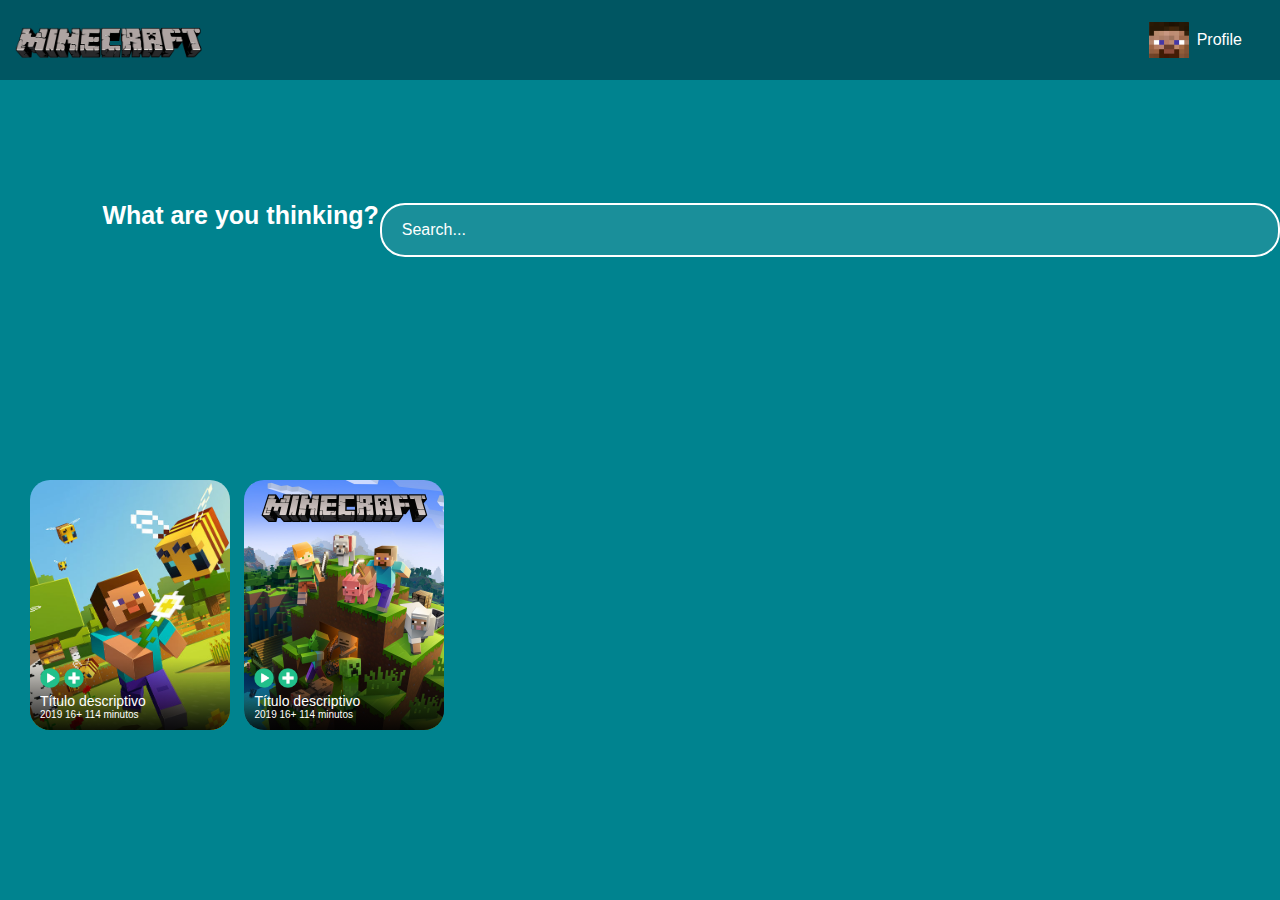
==== index.html @ 60473887 "first commit" ====
<!DOCTYPE html>
<html lang="en">
<head>
  <meta charset="UTF-8">
  <meta name="viewport" content="width=device-width, initial-scale=1.0">
  <meta http-equiv="X-UA-Compatible" content="ie=edge">
  <link rel="stylesheet" href="css/css.css">
  <title>Minecraft News</title>
</head>
<body>
  <header class="header">
    <img class="header__img" src="images/hiclipart.com.png" alt="Platzi Video">
    <div class="header__menu">
      <div class="header__menu--profile">
        <img src="images/userSteve.png" alt="User">
        <p>Profile</p>
      </div>
      <ul>
        <li><a href="/">Acount</a></li>
        <li><a href="/">Logout</a></li>
      </ul>
    </div>
  </header>

  <section class="main">
    <h2 class="main__title">What are you thinking? &nbsp;</h2>
    <input class="input" type="text" placeholder="Search...">
  </section>

  <section class="carousel">
    <div class="carousel__container">
      <div class="carousel-item">
        <img class="carousel-item__img" src="images/1.jpg" alt="People">
        <div class="carousel-item__details">
          <div>
            <img class="carousel-item__details_icons" src="images/icons/play-icon.png" alt="Play">
            <img class="carousel-item__details_icons" src="images/icons/plus-icon.png" alt="Plus">
          </div>
          <p class="carousel-item__details--title">Título descriptivo</p>
          <p class="carousel-item__details--subtitle">2019 16+ 114 minutos</p>
        </div>
      </div>

      <div class="carousel-item">
        <img class="carousel-item__img" src="images/2.jpg" alt="People">
        <div class="carousel-item__details">
          <div>
            <img class="carousel-item__details_icons" src="images/icons/play-icon.png" alt="Play">
            <img class="carousel-item__details_icons" src="images/icons/plus-icon.png" alt="Plus">
          </div>
          <p class="carousel-item__details--title">Título descriptivo</p>
          <p class="carousel-item__details--subtitle">2019 16+ 114 minutos</p>
      </div>
      <div class="carousel-item">
        <img class="carousel-item__img" src="images/3.jpg" alt="People">
        <div class="carousel-item__details">
          <div>
            <img class="carousel-item__details_icons" src="images/icons/play-icon.png" alt="Play">
            <img class="carousel-item__details_icons" src="images/icons/plus-icon.png" alt="Plus">
          </div>
          <p class="carousel-item__details--title">Título descriptivo</p>
          <p class="carousel-item__details--subtitle">2019 16+ 114 minutos</p>
      </div>
    </div>
    <div class="carousel-item">
      <img class="carousel-item__img" src="images/4.jpg" alt="People">
      <div class="carousel-item__details">
        <div>
          <img class="carousel-item__details_icons" src="images/icons/play-icon.png" alt="Play">
          <img class="carousel-item__details_icons" src="images/icons/plus-icon.png" alt="Plus">
        </div>
        <p class="carousel-item__details--title">Título descriptivo</p>
        <p class="carousel-item__details--subtitle">2019 16+ 114 minutos</p>
    </div>
  </div>
  <div class="carousel-item">
    <img class="carousel-item__img" src="images/5.jpg" alt="People">
    <div class="carousel-item__details">
      <div>
        <img class="carousel-item__details_icons" src="images/icons/play-icon.png" alt="Play">
        <img class="carousel-item__details_icons" src="images/icons/plus-icon.png" alt="Plus">
      </div>
      <p class="carousel-item__details--title">Título descriptivo</p>
      <p class="carousel-item__details--subtitle">2019 16+ 114 minutos</p>
  </div>
</div>

    </div>
  </section>
  </section>
</body>
</html>
---- css/css.css ----
body{
  margin: 0px;
  font-family: 'Muli', sans-serif;
  background-color: #00838f;
}
.header {
  background-color: #005662;
  width: 100%;
  height: 80px;
  display: flex;
  justify-content: space-between;
  align-items: center;
}
.header__img {
  width: 200px;
  margin-top: 10px;
  margin-left: 10px;
}
.header__menu {
  margin-right: 30px;
}
.header__menu ul {
  display: none;
  list-style: none;
  padding: 0px;
  position: absolute;
  width: 100px;
  text-align: right;
  margin: 0px 0px 0px -14px;
}
.header__menu:hover ul, ul:hover {
  display: block;
}
.header__menu li {
  margin: 10px 0px;
}
.header__menu li a {
  color: white;
  text-decoration: none;    
}
.header__menu li a:hover {
  text-decoration: underline;        
}
.header__menu--profile {
  margin-right: 8px;
  display: flex;
  align-items: center;
  cursor: pointer;
}
.header__menu--profile img {
  margin-right: 8px;
  width: 40px;
}
.header__menu--profile p {
  margin: 0px;
  color: white;
}
/*Buscador*/
.main {
  height: 300px;
  display: flex;
  align-items: center;
}
.main__title {
  color: white;
  font-size: 25px;
  margin-left: 8%;
}
.input {
  background-color: rgba(255, 255, 255, 0.1);
  border: 2px solid white;
  border-radius: 25px;
  color: white;
  font-family: 'Muli', sans-serif;
  font-size: 16px;
  height: 50px;
  padding: 0px 20px;
  width: 70%;
  outline: none;
}
::placeholder {
  color: white;
}
/*Carousel*/
.carousel {
  width: 100%;
  overflow: scroll;
  padding: 30px;
  position: relative;
}
.carousel__container {
  white-space: nowrap;
  margin: 70px 0px;
  padding-bottom: 10px; 
}
.carousel-item {
  background-color: palevioletred;
  width: 200px;
  height: 250px;
  border-radius: 20px;
  overflow: hidden;
  margin-right: 10px;
  display: inline-block;
  cursor: pointer;
  transition: 450ms all;
  transform-origin: center left;
  position: relative;
}
.carousel-item:hover ~ .carousel-item {
  transform: translate3d(100px, 0, 0);
}
.carousel__container:hover .carousel-item {
  opacity: 0.3;
}
.carousel__container:hover .carousel-item:hover {
  transform: scale(1.5);
  opacity: 1;
}
.carousel-item__img {
  width: 200px;
  height: 250px;
  object-fit: cover;
}
.carousel-item__details {
  background: linear-gradient(to top, rgba(0, 0, 0, 0.9) 0%, rgba(0, 0, 0, 0) 100%);
  font-size: 14px;
  opacity: 1;
  transition: 450ms opacity;
  padding: 10px;
  position: absolute;
  left: 0;
  right: 0;
  bottom: 0;
}
.carrousel-item__details:hover {
	opacity: 1;
}
.carousel-item__details img {
  width: 20px;
  height: 20px;
}
.carousel-item__details p {
  font-family: 'Roboto', sans-serif;
  color: white;
}
.carousel-item__details--title {
  margin: 2px 0px 0px 0px;
  font-size: 14px;
}
.carousel-item__details--subtitle {
  margin: 0px;
  font-size: 10px;
}
::-webkit-scrollbar {
  display: none;
}
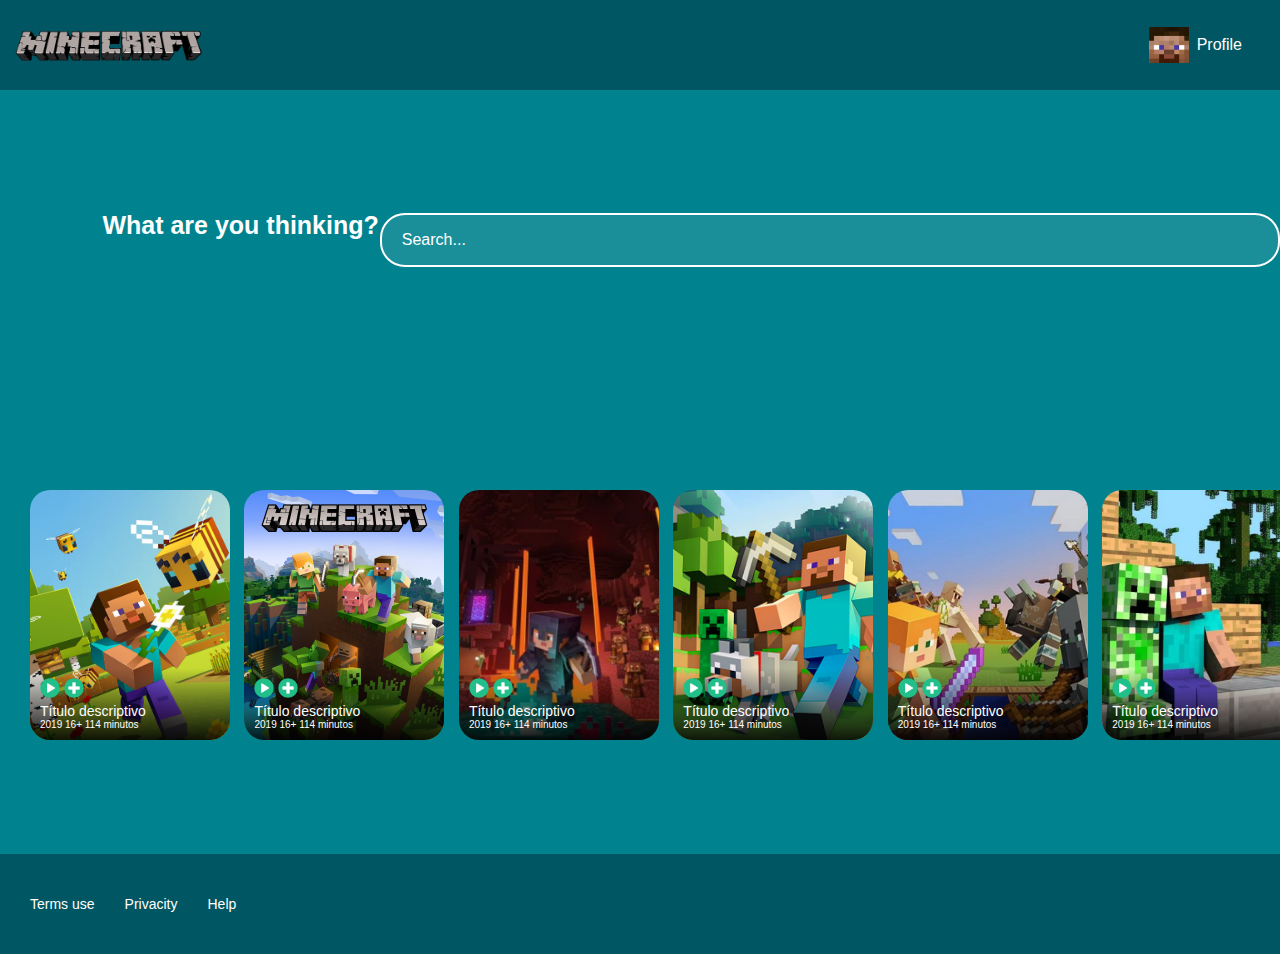
==== commit 29c70ffe: "Agregando páguina de error 404" ====
--- a/index.html
+++ b/index.html
@@ -9,7 +9,7 @@
 </head>
 <body>
   <header class="header">
-    <img class="header__img" src="images/hiclipart.com.png" alt="Platzi Video">
+  <a href="/"> <img class="header__img" src="images/hiclipart.com.png" alt="Platzi Video"></a> 
     <div class="header__menu">
       <div class="header__menu--profile">
         <img src="images/userSteve.png" alt="User">
@@ -17,7 +17,12 @@
       </div>
       <ul>
         <li><a href="/">Acount</a></li>
+        <li><a href="login.html">Login</a></li>
+        <li><a href="register.html">Sign Up</a></li>
         <li><a href="/">Logout</a></li>
+        <li><a href="404.html">Error</a></li>
+
+
       </ul>
     </div>
   </header>
@@ -29,12 +34,13 @@
 
   <section class="carousel">
     <div class="carousel__container">
+  
       <div class="carousel-item">
-        <img class="carousel-item__img" src="images/1.jpg" alt="People">
+        <img class="carousel-item__img" src="images/1.jpg" alt=""  />
         <div class="carousel-item__details">
           <div>
-            <img class="carousel-item__details_icons" src="images/icons/play-icon.png" alt="Play">
-            <img class="carousel-item__details_icons" src="images/icons/plus-icon.png" alt="Plus">
+            <img class="carousel-item__details--img" src="/images/icons/play-icon.png" alt="Play Icon"> 
+            <img class="carousel-item__details--img" src="/images/icons/plus-icon.png" alt="Plus Icon"> 
           </div>
           <p class="carousel-item__details--title">Título descriptivo</p>
           <p class="carousel-item__details--subtitle">2019 16+ 114 minutos</p>
@@ -42,51 +48,100 @@
       </div>
 
       <div class="carousel-item">
-        <img class="carousel-item__img" src="images/2.jpg" alt="People">
+        <img class="carousel-item__img" src="images/2.jpg" alt=""  />
         <div class="carousel-item__details">
-          <div>
-            <img class="carousel-item__details_icons" src="images/icons/play-icon.png" alt="Play">
-            <img class="carousel-item__details_icons" src="images/icons/plus-icon.png" alt="Plus">
+          <div>             
+            <img class="carousel-item__details--img" src="/images/icons/play-icon.png" alt="Play Icon">
+            <img class="carousel-item__details--img" src="/images/icons/plus-icon.png" alt="Plus Icon">
           </div>
           <p class="carousel-item__details--title">Título descriptivo</p>
           <p class="carousel-item__details--subtitle">2019 16+ 114 minutos</p>
+        </div>
       </div>
+
       <div class="carousel-item">
-        <img class="carousel-item__img" src="images/3.jpg" alt="People">
+        <img class="carousel-item__img" src="images/3.jpg" alt=""  />
         <div class="carousel-item__details">
-          <div>
-            <img class="carousel-item__details_icons" src="images/icons/play-icon.png" alt="Play">
-            <img class="carousel-item__details_icons" src="images/icons/plus-icon.png" alt="Plus">
+          <div>             
+            <img class="carousel-item__details--img" src="/images/icons/play-icon.png" alt="Play Icon">
+            <img class="carousel-item__details--img" src="/images/icons/plus-icon.png" alt="Plus Icon">
           </div>
           <p class="carousel-item__details--title">Título descriptivo</p>
           <p class="carousel-item__details--subtitle">2019 16+ 114 minutos</p>
+        </div>
       </div>
-    </div>
-    <div class="carousel-item">
-      <img class="carousel-item__img" src="images/4.jpg" alt="People">
-      <div class="carousel-item__details">
-        <div>
-          <img class="carousel-item__details_icons" src="images/icons/play-icon.png" alt="Play">
-          <img class="carousel-item__details_icons" src="images/icons/plus-icon.png" alt="Plus">
+
+      <div class="carousel-item">
+        <img class="carousel-item__img" src="images/4.jpg" alt=""  />
+        <div class="carousel-item__details">
+          <div>             
+            <img class="carousel-item__details--img" src="/images/icons/play-icon.png" alt="Play Icon">
+            <img class="carousel-item__details--img" src="/images/icons/plus-icon.png" alt="Plus Icon">
+          </div>
+          <p class="carousel-item__details--title">Título descriptivo</p>
+          <p class="carousel-item__details--subtitle">2019 16+ 114 minutos</p>
         </div>
-        <p class="carousel-item__details--title">Título descriptivo</p>
-        <p class="carousel-item__details--subtitle">2019 16+ 114 minutos</p>
-    </div>
-  </div>
-  <div class="carousel-item">
-    <img class="carousel-item__img" src="images/5.jpg" alt="People">
-    <div class="carousel-item__details">
-      <div>
-        <img class="carousel-item__details_icons" src="images/icons/play-icon.png" alt="Play">
-        <img class="carousel-item__details_icons" src="images/icons/plus-icon.png" alt="Plus">
       </div>
-      <p class="carousel-item__details--title">Título descriptivo</p>
-      <p class="carousel-item__details--subtitle">2019 16+ 114 minutos</p>
-  </div>
-</div>
+
+      <div class="carousel-item">
+        <img class="carousel-item__img" src="images/5.jpg" alt=""  />
+        <div class="carousel-item__details">
+          <div>             
+            <img class="carousel-item__details--img" src="/images/icons/play-icon.png" alt="Play Icon">
+            <img class="carousel-item__details--img" src="/images/icons/plus-icon.png" alt="Plus Icon">
+          </div>
+          <p class="carousel-item__details--title">Título descriptivo</p>
+          <p class="carousel-item__details--subtitle">2019 16+ 114 minutos</p>
+        </div>
+      </div>
+
+      <div class="carousel-item">
+        <img class="carousel-item__img" src="images/6.jpg" alt=""  />
+        <div class="carousel-item__details">
+          <div>             
+            <img class="carousel-item__details--img" src="/images/icons/play-icon.png" alt="Play Icon">
+            <img class="carousel-item__details--img" src="/images/icons/plus-icon.png" alt="Plus Icon">
+          </div>
+          <p class="carousel-item__details--title">Título descriptivo</p>
+          <p class="carousel-item__details--subtitle">2019 16+ 114 minutos</p>
+        </div>
+      </div>
+
+      <div class="carousel-item">
+        <img class="carousel-item__img" src="images/7.jpg" alt=""  />
+        <div class="carousel-item__details">
+          <div>             
+            <img class="carousel-item__details--img" src="/images/icons/play-icon.png" alt="Play Icon">
+            <img class="carousel-item__details--img" src="/images/icons/plus-icon.png" alt="Plus Icon">
+          </div>
+          <p class="carousel-item__details--title">Título descriptivo</p>
+          <p class="carousel-item__details--subtitle">2019 16+ 114 minutos</p>
+        </div>
+      </div>
+
+      <div class="carousel-item">
+        <img class="carousel-item__img" src="images/8.jpg" alt=""  />
+        <div class="carousel-item__details">
+          <div>             
+            <img class="carousel-item__details--img" src="/images/icons/play-icon.png" alt="Play Icon">
+            <img class="carousel-item__details--img" src="/images/icons/plus-icon.png" alt="Plus Icon">
+          </div>
+          <p class="carousel-item__details--title">Título descriptivo</p>
+          <p class="carousel-item__details--subtitle">2019 16+ 114 minutos</p>
+        </div>
+      </div>
+
+      <div class="carousel-item-next">
+        <img src="/images/icons/send.png" alt="Next">
+      </div>
 
     </div>
   </section>
-  </section>
+
+  <footer class="footer">
+    <a href="/">Terms use</a>
+    <a href="/">Privacity</a>
+    <a href="/">Help</a>
+  </footer>
 </body>
 </html>--- a/css/css.css
+++ b/css/css.css
@@ -6,7 +6,7 @@
 .header {
   background-color: #005662;
   width: 100%;
-  height: 80px;
+  height: 90px;
   display: flex;
   justify-content: space-between;
   align-items: center;
@@ -18,6 +18,7 @@
 }
 .header__menu {
   margin-right: 30px;
+  transition: all 1s ease-out;
 }
 .header__menu ul {
   display: none;
@@ -27,6 +28,8 @@
   width: 100px;
   text-align: right;
   margin: 0px 0px 0px -14px;
+  transition: all 1s ease-out;
+  transition: all 1s ease-out;
 }
 .header__menu:hover ul, ul:hover {
   display: block;
@@ -39,13 +42,17 @@
   text-decoration: none;    
 }
 .header__menu li a:hover {
-  text-decoration: underline;        
+  text-decoration: underline;   
 }
 .header__menu--profile {
   margin-right: 8px;
   display: flex;
   align-items: center;
   cursor: pointer;
+}
+.header__menu--profile:hover {
+  transition: all 5s;
+
 }
 .header__menu--profile img {
   margin-right: 8px;
@@ -100,6 +107,16 @@
   border-radius: 20px;
   overflow: hidden;
   margin-right: 10px;
+  display: inline-block;
+  cursor: pointer;
+  transition: 450ms all;
+  transform-origin: center left;
+  position: relative;
+}
+.carousel-item-next {
+  overflow: hidden;
+  margin-bottom: 80px;;
+  margin-left: 85px;
   display: inline-block;
   cursor: pointer;
   transition: 450ms all;
@@ -153,4 +170,72 @@
 }
 ::-webkit-scrollbar {
   display: none;
+}
+
+/*404*/
+.container {
+  
+  background-image: url(/images/23.jpg);
+  background-repeat: no-repeat;
+  background-size: cover;
+  display: flex;
+  align-items: center;
+  justify-content: center;
+  flex-direction: column;
+  color:white;
+  height: 48em;
+  
+}    
+
+.container__title{
+  font-weight: bolder; 
+  font-size: 50%;
+  margin-bottom: 0px;
+  opacity: .5;
+}
+
+.container__subtitle{
+  font-weight: bolder; 
+  font-size: 20em;
+  margin-top: 0px ;
+  
+  
+}
+
+.animated {
+  animation-duration: 2.5s;
+  animation-fill-mode: both;
+  animation-iteration-count: infinite;
+}
+
+@keyframes pulse {
+  0% {transform: scale(1);}
+  50% {transform: scale(1.1);}
+  100% {transform: scale(1);}
+}
+.pulse {
+  animation-name: pulse;
+  animation-duration: 1s;
+}
+
+/*Footer*/
+
+.footer {
+  display: flex;
+  align-items: center;
+  height: 100px;
+  width: 100%;
+  background-color: #005662;
+  bottom: 0;
+}
+.footer a{
+  color: white;
+  cursor: pointer;
+  font-size:14px;
+  padding-left: 30px;
+  text-decoration: none;
+}
+
+.footer a:hover{
+  text-decoration: underline;
 }